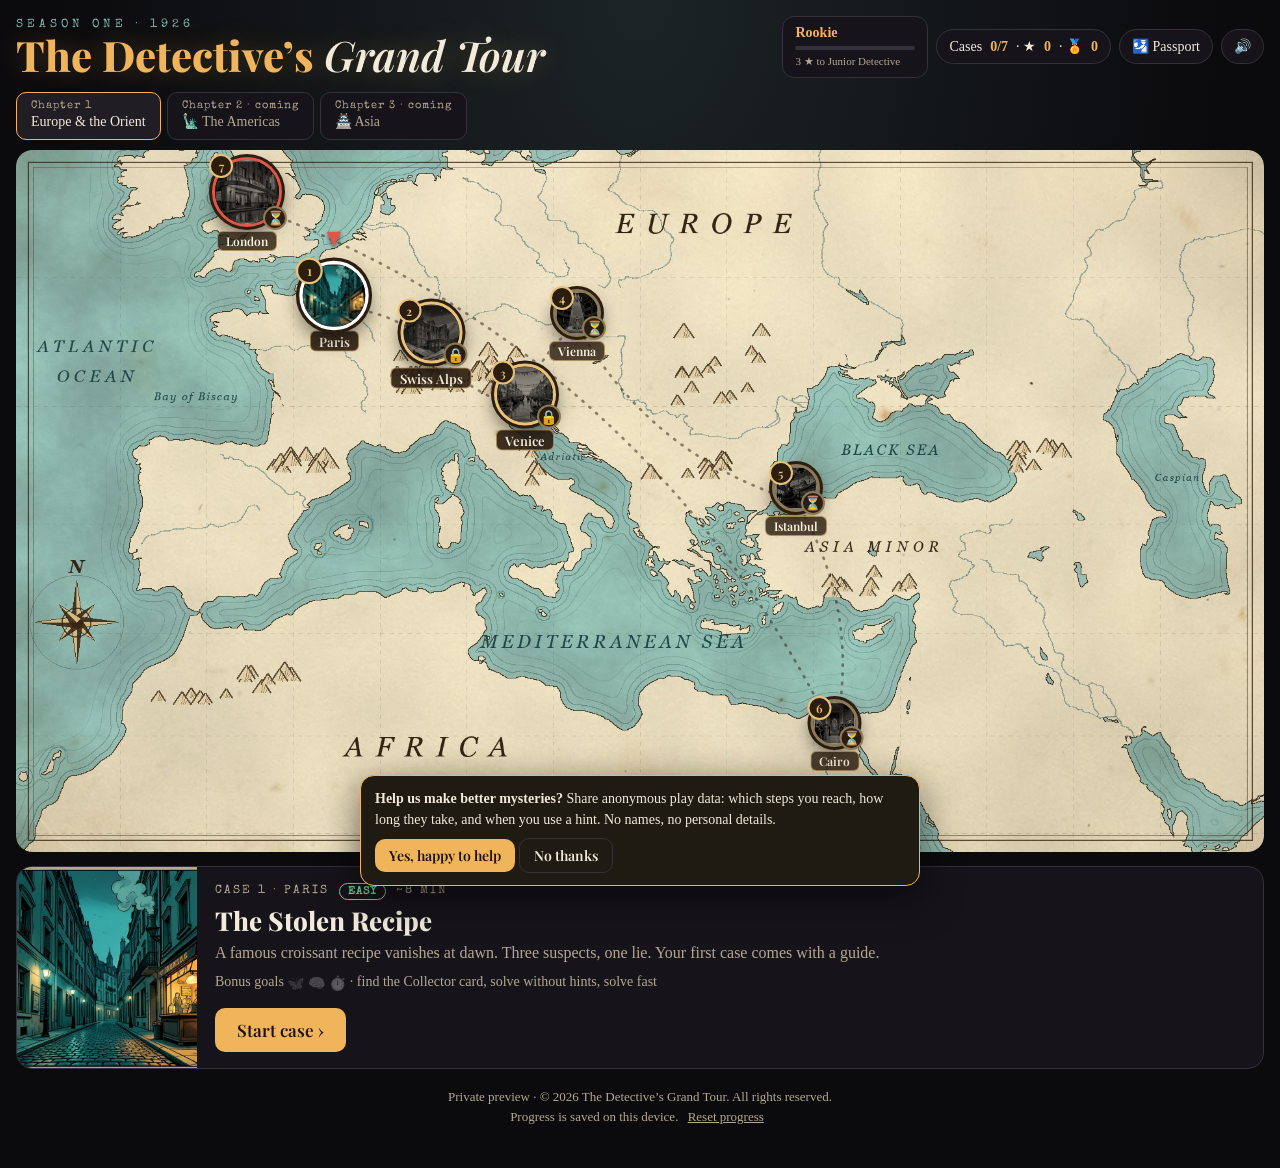
==== case-files-fkryc/index.html @ 14a9cde6 "Add private game preview" ====
<!doctype html>
<html lang="en">
<head>
<meta charset="utf-8">
<meta name="robots" content="noindex, nofollow">
<meta name="viewport" content="width=device-width,initial-scale=1">
<title>The Detective's Grand Tour</title>
<meta name="description" content="A motion-comic detective game. Travel the world of 1926, question suspects, catch the liar.">
<link rel="preconnect" href="https://fonts.googleapis.com">
<link href="https://fonts.googleapis.com/css2?family=Special+Elite&family=Bangers&family=Playfair+Display:ital,wght@0,600;0,800;1,600&display=swap" rel="stylesheet">
<style>
:root { color-scheme: dark; --bg: #0b0a0d; --panel: #16141a; --panel2: #201d25; --line: #34303c; --text: #f2eadb; --muted: #b3a891; --amber: #f0b45a; --teal: #7fb7b0; --red: #e0574a; --good: #6fd29b; --ink: #2b1d10; --moth: #b9a6ff; }
* { box-sizing: border-box; }
html, body { margin: 0; background: var(--bg); color: var(--text); font: 16px/1.5 Georgia, serif; }
body { min-height: 100vh; background: radial-gradient(ellipse at top, #1c2426 0%, var(--bg) 65%) fixed; overflow-x: hidden; }
button { font: inherit; color: inherit; cursor: pointer; }
.wrap { max-width: 1400px; margin: 0 auto; padding: 0 16px; }

/* header */
header { display: flex; align-items: flex-end; justify-content: space-between; gap: 12px; flex-wrap: wrap; padding-top: 16px; }
.brand .kicker { margin: 0; font: 12px "Special Elite", monospace; letter-spacing: 4px; text-transform: uppercase; color: var(--teal); }
.brand h1 { margin: 2px 0 0; font: 800 clamp(26px, 5vw, 42px)/1.05 "Playfair Display", Georgia, serif; color: var(--amber); text-shadow: 0 0 28px rgba(240,180,90,.3); }
.brand h1 i { font-weight: 600; color: var(--text); }
.hud { display: flex; gap: 8px; align-items: center; flex-wrap: wrap; }
.pill { display: flex; gap: 8px; align-items: center; background: var(--panel); border: 1px solid var(--line); border-radius: 99px; padding: 6px 12px; font-size: 14px; white-space: nowrap; }
.pill b { color: var(--amber); }
.rank { flex-direction: column; align-items: flex-start; gap: 3px; border-radius: 12px; padding: 5px 12px 7px; }
.rank .bar { width: 120px; height: 4px; background: var(--line); border-radius: 4px; overflow: hidden; } .rank .bar i { display: block; height: 100%; background: var(--amber); transition: width .8s; }
.rank small { color: var(--muted); font-size: 11px; }
.iconbtn { background: var(--panel); border: 1px solid var(--line); border-radius: 99px; padding: 6px 12px; font-size: 14px; transition: border-color .2s; }
.iconbtn:hover { border-color: var(--amber); }

/* chapters */
.chapters { display: flex; gap: 6px; margin: 14px 0 10px; overflow-x: auto; scrollbar-width: none; }
.chapters button { flex: 0 0 auto; background: var(--panel); border: 1px solid var(--line); border-radius: 10px; padding: 7px 14px; font-size: 14px; color: var(--muted); text-align: left; }
.chapters button.on { color: var(--text); border-color: var(--amber); background: var(--panel2); }
.chapters button small { display: block; font: 11px "Special Elite", monospace; letter-spacing: 1px; color: var(--muted); }

/* map */
.mapwrap { overflow-x: auto; overflow-y: hidden; scrollbar-width: thin; -webkit-overflow-scrolling: touch; border-radius: 16px; }
.map { position: relative; width: max(100%, 980px); aspect-ratio: 16 / 9; border-radius: 16px; overflow: hidden; box-shadow: 0 20px 60px rgba(0,0,0,.6), 0 0 0 1px #4a3a22; }
.map > img { position: absolute; inset: 0; width: 100%; height: 100%; object-fit: cover; display: block; }
.route { position: absolute; inset: 0; width: 100%; height: 100%; pointer-events: none; z-index: 1; }
.route .all { fill: none; stroke: rgba(43,29,16,.5); stroke-width: 4; stroke-dasharray: 2 12; stroke-linecap: round; }
.route .done { fill: none; stroke: #b4321f; stroke-width: 5; stroke-dasharray: 2 12; stroke-linecap: round; animation: march 1.6s linear infinite; }
.route .draw { fill: none; stroke: #b4321f; stroke-width: 5; stroke-linecap: round; }
@keyframes march { to { stroke-dashoffset: -28; } }
.train { position: absolute; z-index: 3; width: 44px; height: 44px; margin: -22px 0 0 -22px; font-size: 30px; line-height: 44px; text-align: center; filter: drop-shadow(0 3px 3px rgba(0,0,0,.5)); pointer-events: none; }
.puff { position: absolute; z-index: 2; width: 16px; height: 16px; margin: -8px; border-radius: 50%; background: rgba(250,245,235,.85); pointer-events: none; animation: puff 1.4s ease-out forwards; }
@keyframes puff { to { transform: translate(-10px, -30px) scale(2.6); opacity: 0; } }

.stop { position: absolute; z-index: 2; transform: translate(-50%, -50%); background: none; border: 0; padding: 0; display: flex; flex-direction: column; align-items: center; gap: 4px; }
.medal { position: relative; width: 62px; height: 62px; border-radius: 50%; border: 3px solid #e9c27a; box-shadow: 0 0 0 3px var(--ink), 0 8px 18px rgba(0,0,0,.55); transition: transform .2s; background: var(--ink); }
.medal img { width: 100%; height: 100%; border-radius: 50%; object-fit: cover; display: block; }
.num { position: absolute; left: -6px; top: -6px; width: 24px; height: 24px; border-radius: 50%; background: var(--ink); color: #e9c27a; border: 2px solid #e9c27a; font: 600 12px/20px "Playfair Display", serif; text-align: center; }
.tag { font: 600 13px "Playfair Display", serif; color: #fff7e6; background: rgba(43,29,16,.9); border: 1px solid rgba(233,194,122,.6); border-radius: 6px; padding: 1px 8px; white-space: nowrap; }
.stars { font-size: 13px; letter-spacing: 1px; color: #f4c35c; text-shadow: 0 1px 2px #000; line-height: 1; }
.stars .dim { opacity: .3; }
.stop:hover .medal, .stop.sel .medal { transform: scale(1.12); }
.stop.sel .medal { border-color: #fff; }
.stop.soon .medal img, .stop.locked .medal img { filter: grayscale(1) brightness(.55) sepia(.3); }
.stop.soon .medal { width: 48px; height: 48px; border-color: #8b7a5a; }
.stop.soon .tag { font-size: 12px; opacity: .9; }
.badge { position: absolute; right: -8px; bottom: -6px; font-size: 14px; background: var(--ink); border-radius: 50%; width: 24px; height: 24px; display: grid; place-items: center; border: 2px solid #8b7a5a; }
.mothb { position: absolute; right: -9px; top: -7px; font-size: 13px; background: #15121c; border: 1.5px solid var(--moth); border-radius: 50%; width: 22px; height: 22px; display: grid; place-items: center; }
.stop.open .medal { animation: beacon 1.8s ease-out infinite; }
@keyframes beacon { 0% { box-shadow: 0 0 0 3px var(--ink), 0 0 0 3px rgba(240,180,90,.9); } 100% { box-shadow: 0 0 0 3px var(--ink), 0 0 0 26px rgba(240,180,90,0); } }
.here { position: absolute; top: -34px; left: 50%; transform: translateX(-50%); font: 22px/1 Georgia; color: var(--red); text-shadow: 0 2px 4px rgba(0,0,0,.6); animation: bob 1.2s ease-in-out infinite; }
@keyframes bob { 50% { transform: translate(-50%, -6px); } }
.stop.finale .medal { width: 70px; height: 70px; border-color: var(--red); }
.stop.pop .medal { animation: popin .7s cubic-bezier(.3,1.7,.5,1) both; }
@keyframes popin { from { transform: scale(.2); } }
.inkstamp { position: absolute; left: 50%; top: 50%; z-index: 4; transform: translate(-50%, -50%) rotate(-14deg); font: 20px "Bangers", Impact, sans-serif; letter-spacing: 2px; color: #c0291c; border: 3px solid #c0291c; border-radius: 6px; padding: 0 8px; background: rgba(250,240,220,.75); animation: stampin .45s cubic-bezier(.3,1.6,.5,1) both; pointer-events: none; }
@keyframes stampin { from { opacity: 0; transform: translate(-50%, -50%) rotate(-14deg) scale(3.2); } }

/* locked chapter */
.chapterlock { aspect-ratio: 16 / 9; min-height: 320px; border-radius: 16px; display: grid; place-items: center; text-align: center; padding: 24px; background: radial-gradient(ellipse, #2a2116, #120e0a); border: 1px solid #4a3a22; }
.chapterlock .big { font-size: 54px; } .chapterlock h2 { font: 800 28px "Playfair Display", serif; margin: 6px 0; color: var(--amber); }
.chapterlock p { color: var(--muted); max-width: 460px; margin: 0 auto 14px; }

/* case card */
.case { display: grid; grid-template-columns: 180px 1fr; gap: 18px; background: var(--panel); border: 1px solid var(--line); border-radius: 16px; overflow: hidden; margin-top: 14px; animation: up .35s cubic-bezier(.2,.8,.2,1) both; }
@keyframes up { from { opacity: 0; transform: translateY(10px); } }
.case > img { width: 100%; height: 100%; min-height: 160px; object-fit: cover; display: block; }
.case .body { padding: 16px 16px 16px 0; display: flex; flex-direction: column; gap: 6px; }
.meta { font: 12px "Special Elite", monospace; letter-spacing: 2px; text-transform: uppercase; color: var(--muted); display: flex; gap: 10px; flex-wrap: wrap; align-items: center; }
.case h2 { margin: 0; font: 800 26px/1.15 "Playfair Display", Georgia, serif; }
.case p { margin: 0; color: var(--muted); }
.diff { font: 600 11px "Special Elite", monospace; letter-spacing: 1px; text-transform: uppercase; padding: 2px 8px; border-radius: 99px; border: 1px solid; }
.diff.easy { color: var(--good); } .diff.medium { color: var(--amber); } .diff.hard { color: var(--red); }
.cta { margin-top: 8px; display: flex; gap: 12px; align-items: center; flex-wrap: wrap; }
.btn { display: inline-block; background: var(--amber); color: #1d1206; border: 0; border-radius: 10px; padding: 11px 22px; font: 600 17px "Playfair Display", Georgia, serif; text-decoration: none; transition: transform .15s, box-shadow .2s; }
.btn:hover { transform: translateY(-2px); box-shadow: 0 6px 20px rgba(240,180,90,.3); }
.btn.off { background: var(--panel2); color: var(--muted); border: 1px solid var(--line); pointer-events: none; }
.note { color: var(--muted); font-size: 14px; }
.mothnote { color: var(--moth); font-size: 13px; }
.foot { text-align: center; color: var(--muted); font-size: 13px; margin: 18px 0 40px; }
.foot button { background: none; border: 0; color: var(--muted); text-decoration: underline; font-size: 13px; }

/* overlays: passport, celebration */
.overlay { position: fixed; inset: 0; z-index: 30; background: rgba(5,4,3,.78); display: flex; align-items: center; justify-content: center; padding: 16px; animation: fade .25s both; }
@keyframes fade { from { opacity: 0; } }
.sheet { width: min(760px, 100%); max-height: 92vh; overflow: auto; border-radius: 16px; animation: pop .4s cubic-bezier(.2,1.3,.4,1) both; }
@keyframes pop { from { opacity: 0; transform: scale(.9) rotate(-1deg); } }
.passport { background: #efe2c4; color: var(--ink); padding: 22px; box-shadow: inset 0 0 60px rgba(120,80,30,.35); }
.passport h2 { font: 800 26px "Playfair Display", serif; margin: 0; text-align: center; letter-spacing: 3px; }
.passport .who { text-align: center; font: 13px "Special Elite", monospace; letter-spacing: 2px; margin: 4px 0 16px; }
.pages { display: grid; grid-template-columns: repeat(auto-fill, minmax(150px, 1fr)); gap: 12px; }
.page { position: relative; min-height: 140px; border: 1px dashed rgba(43,29,16,.35); border-radius: 8px; display: grid; place-items: center; padding: 22px 10px 10px; text-align: center; }
.page .city { position: absolute; left: 8px; top: 6px; font: 11px "Special Elite", monospace; letter-spacing: 1px; opacity: .55; text-transform: uppercase; }
.pstamp { border: 3px double currentColor; border-radius: 50%; width: 100px; height: 100px; margin: 0 auto; display: grid; place-content: center; transform: rotate(var(--r)); font: 700 13px "Playfair Display", serif; text-transform: uppercase; letter-spacing: 1px; line-height: 1.25; mix-blend-mode: multiply; opacity: .88; }
.pstamp small { font: 10px "Special Elite", monospace; letter-spacing: 1px; }
.page.empty .pstamp { border-style: dashed; opacity: .22; }
.souv { font-size: 12px; font-style: italic; margin-top: 6px; opacity: .8; }
.cfile { margin-top: 18px; background: #16121c; color: #e8e0f8; border-radius: 12px; padding: 14px; }
.cfile h3 { margin: 0 0 4px; font: 800 18px "Playfair Display", serif; color: var(--moth); }
.cards { display: flex; gap: 8px; flex-wrap: wrap; margin-top: 10px; }
.ccard { width: 58px; height: 36px; border-radius: 4px; display: grid; place-items: center; font-size: 15px; background: #050407; border: 1px solid #3a3346; box-shadow: 0 3px 8px rgba(0,0,0,.5); }
.ccard.got { border-color: var(--moth); box-shadow: 0 0 12px rgba(185,166,255,.35); } .ccard.no { opacity: .35; font: 13px Georgia; color: #888; }
.close { display: block; margin: 16px auto 0; }

.celebrate { text-align: center; background: var(--panel); border: 1px solid var(--amber); border-radius: 16px; padding: 26px 22px; width: min(440px, 100%); animation: pop .45s cubic-bezier(.2,1.3,.4,1) both; }
.celebrate .k { font: 12px "Special Elite", monospace; letter-spacing: 3px; color: var(--teal); text-transform: uppercase; }
.celebrate h2 { font: 800 30px "Playfair Display", serif; margin: 6px 0; color: var(--amber); }
.celebrate .stars { font-size: 34px; }
.banner { position: fixed; left: 50%; top: 18px; transform: translateX(-50%); z-index: 40; background: #1f1a12; border: 2px solid var(--amber); border-radius: 12px; padding: 10px 18px; font: 600 16px "Playfair Display", serif; box-shadow: 0 10px 30px rgba(0,0,0,.6); animation: drop .5s cubic-bezier(.2,1.4,.4,1) both; max-width: calc(100vw - 32px); text-align: center; }
@keyframes drop { from { opacity: 0; transform: translate(-50%, -30px); } }

.badges { display: inline-flex; gap: 4px; vertical-align: middle; } .badges i { font-style: normal; filter: grayscale(1); opacity: .3; } .badges i.on { filter: none; opacity: 1; } .badges.big { font-size: 20px; }
.passport .badges { display: flex; justify-content: center; margin-top: 4px; }
.consent { position: fixed; left: 50%; bottom: 14px; transform: translateX(-50%); z-index: 25; width: min(560px, calc(100vw - 32px)); background: #1f1a12; border: 1px solid var(--amber); border-radius: 14px; padding: 12px 14px; box-shadow: 0 10px 40px rgba(0,0,0,.6); font-size: 14px; animation: drop .5s both; }
.consent p { margin: 0 0 8px; } .consent .btn { padding: 7px 14px; font-size: 14px; } .consent .btn.ghost { background: transparent; color: var(--text); border: 1px solid var(--line); }
@media (max-width: 620px) {
  .case { grid-template-columns: 1fr; gap: 0; } .case > img { display: none; } .case .body { padding: 14px; } .case h2 { font-size: 22px; }
  .map { width: 980px; } .rank .bar { width: 90px; }
}
@media (prefers-reduced-motion: reduce) { *, *::before, *::after { animation: none !important; transition: none !important; } }
</style>
</head>
<body>
<div class="wrap">
  <header>
    <div class="brand"><p class="kicker">Season one · 1926</p><h1>The Detective’s <i>Grand Tour</i></h1></div>
    <div class="hud" id="hud"></div>
  </header>
  <nav class="chapters" id="chapters"></nav>
  <div id="stage"></div>
  <div id="card"></div>
  <p class="foot">Private preview · © 2026 The Detective’s Grand Tour. All rights reserved.<br>Progress is saved on this device. <button id="reset">Reset progress</button></p>
</div>

<script src="tour/chapter1.js"></script>
<script src="shared/track.js"></script>
<script>
// ===== Tour data. Release 1: chapter 1, cases 1-3 playable; the rest "Coming soon". =====
// ready = built and playable. dev = playable only with ?dev in the address (local testing).
var CHAPTERS = [
  { id: "chapter1", name: "Europe & the Orient", sub: "Chapter 1", map: "chapter1", stops: [
    { id: "paris",    city: "Paris",      title: "The Stolen Recipe",           diff: "easy",   mins: 8,  ready: true, href: "paris/index.html", thumb: "paris/img/co_1.jpg", souvenir: "A golden croissant recipe",
      blurb: "A famous croissant recipe vanishes at dawn. Three suspects, one lie. Your first case comes with a guide." },
    { id: "alps",     city: "Swiss Alps", title: "Snowbound at the Sanatorium", diff: "easy",   mins: 10, ready: true, href: "alps/index.html", nudge: [-2.6, -2.2], thumb: "alps/img/co_1.jpg", souvenir: "Anton’s winning ski badge",
      blurb: "Someone drugged the champion’s cocoa the night before the big race. Four guests, one liar." },
    { id: "venice",   city: "Venice",     title: "Masks at the Regatta",        diff: "easy",   mins: 12, ready: true, href: "venice/index.html", nudge: [1.4, 1.8], thumb: "venice/img/co_1.jpg", souvenir: "A gold-and-crimson mask ribbon",
      blurb: "The Golden Oar disappears an hour before the race. This time, someone lies about someone else." },
    { id: "vienna",   city: "Vienna",     title: "The Last Aria",               diff: "medium", mins: 14, thumb: "tour/img/stop_vienna.jpg",
      blurb: "Opening night. The diva hits her high note, and the lights go out." },
    { id: "istanbul", city: "Istanbul",   title: "Last Stop, Constantinople",   diff: "medium", mins: 15, thumb: "tour/img/stop_istanbul.jpg",
      blurb: "The night train arrives with one passenger fewer than it left with." },
    { id: "cairo",    city: "Cairo",      title: "The Pharaoh’s Gala",          diff: "medium", mins: 16, thumb: "tour/img/stop_cairo.jpg", ship: true,
      blurb: "A golden scarab vanishes from a sealed case during the museum’s grand gala." },
    { id: "seance",   city: "London",     title: "The Séance at Hotel Lumière", diff: "hard",   mins: 20, finale: true, ship: true, pin: "london", nudge: [-3.5, -4.5], thumb: "tour/img/stop_london.jpg",
      blurb: "The chapter finale. Seven hands joined in the dark. One of them let go. And the Collector is in the room." }
  ] },
  { id: "chapter2", name: "The Americas", sub: "Chapter 2", icon: "🗽", lockedText: "New York, Chicago, New Orleans, Havana… The Collector crosses the Atlantic." },
  { id: "chapter3", name: "Asia", sub: "Chapter 3", icon: "🏯", lockedText: "Bombay, Shanghai, Tokyo… The trail leads east." }
];
var RANKS = [[0, "Rookie"], [3, "Junior Detective"], [6, "Detective"], [9, "Inspector"], [13, "Chief Inspector"], [18, "Legend of the Yard"]];
var DEV = /[?&]dev/.test(location.search);
var CH = CHAPTERS[0], STOPS = CH.stops, PINS = window.MAPS[CH.map].pins;

// ===== storage (reads and writes may fail in private windows) =====
function getj(k, d) { try { var v = JSON.parse(localStorage.getItem(k)); return v == null ? d : v; } catch (e) { return d; } }
function setj(k, v) { try { localStorage.setItem(k, JSON.stringify(v)); } catch (e) {} }
function saved(id) { return getj("episode." + id + ".v1", {}) || {}; }
var GOALS = [["moth", "🦋", "Sharp eye: found the Collector card"], ["nohint", "🧠", "Own wits: solved without hints"], ["fast", "⏱️", "Quick wit: solved fast"]];
function badgeRow(id, big) { var b = getj("badges." + id, []); return '<span class="badges' + (big ? " big" : "") + '">' + GOALS.map(function (g) { return '<i class="' + (b.indexOf(g[0]) >= 0 ? "on" : "") + '" title="' + g[2] + '">' + g[1] + "</i>"; }).join("") + "</span>"; }
function badgeCount() { return STOPS.reduce(function (a, s) { return a + getj("badges." + s.id, []).length; }, 0); }
function starsOf(id) { var s = saved(id); if (!s.solved) return 0; return s.stars || Math.max(1, 3 - (s.wrong || 0) - (id === "seance" ? (s.hints || 0) : 0)); }
function playable(s) { return s.ready || (DEV && s.dev); }
function esc(t) { return String(t).replace(/[&<>"]/g, function (c) { return { "&": "&amp;", "<": "&lt;", ">": "&gt;", '"': "&quot;" }[c]; }); }
function statuses() {
  var blocked = false;
  return STOPS.map(function (s) { if (!playable(s)) return "soon"; if (starsOf(s.id)) return "solved"; if (blocked) return "locked"; blocked = true; return "open"; });
}
function totalStars() { return STOPS.reduce(function (a, s) { return a + starsOf(s.id); }, 0); }
function rankOf(n) { var r = RANKS[0], next = RANKS[1]; RANKS.forEach(function (x, i) { if (n >= x[0]) { r = x; next = RANKS[i + 1] || null; } }); return { name: r[1], from: r[0], next: next }; }

// ===== sound: synthesised with WebAudio (no audio files, no licences) =====
var SND = (function () {
  var ctx = null, master = null, amb = null, on = getj("tour.sound", true);
  function init() { if (ctx) return; try { ctx = new (window.AudioContext || window.webkitAudioContext)(); master = ctx.createGain(); master.gain.value = on ? 1 : 0; master.connect(ctx.destination); } catch (e) { ctx = null; } }
  function brown(sec) { var b = ctx.createBuffer(1, ctx.sampleRate * sec, ctx.sampleRate), d = b.getChannelData(0), last = 0; for (var i = 0; i < d.length; i++) { last = (last + 0.02 * (Math.random() * 2 - 1)) / 1.02; d[i] = last * 3.5; } return b; }
  function white(sec) { var b = ctx.createBuffer(1, ctx.sampleRate * sec, ctx.sampleRate), d = b.getChannelData(0); for (var i = 0; i < d.length; i++) d[i] = Math.random() * 2 - 1; return b; }
  function env(g, t, a, peak, dec) { g.gain.setValueAtTime(0.0001, t); g.gain.exponentialRampToValueAtTime(peak, t + a); g.gain.exponentialRampToValueAtTime(0.0001, t + a + dec); }
  function tone(type, f0, f1, dur, vol, at) { if (!ctx) return; var t = ctx.currentTime + (at || 0), o = ctx.createOscillator(), g = ctx.createGain(); o.type = type; o.frequency.setValueAtTime(f0, t); if (f1) o.frequency.exponentialRampToValueAtTime(f1, t + dur); env(g, t, 0.005, vol, dur); o.connect(g); g.connect(master); o.start(t); o.stop(t + dur + 0.05); }
  function burst(buf, type, freq, q, dur, vol, at) { if (!ctx) return; var t = ctx.currentTime + (at || 0), s = ctx.createBufferSource(), f = ctx.createBiquadFilter(), g = ctx.createGain(); s.buffer = buf; f.type = type; f.frequency.value = freq; f.Q.value = q; env(g, t, 0.004, vol, dur); s.connect(f); f.connect(g); g.connect(master); s.start(t); s.stop(t + dur + 0.05); }
  var api = {
    unlock: function () { init(); if (ctx && ctx.state === "suspended") ctx.resume(); if (on) api.ambience(); },
    isOn: function () { return on; },
    toggle: function () { on = !on; setj("tour.sound", on); init(); if (master) master.gain.setTargetAtTime(on ? 1 : 0, ctx.currentTime, 0.05); if (on) api.ambience(); return on; },
    tick: function () { tone("triangle", 1800, 1200, 0.05, 0.08); },
    paper: function () { if (ctx) burst(white(0.3), "bandpass", 2400, 0.7, 0.22, 0.25); },
    stamp: function (at) { if (!ctx) return; tone("sine", 140, 45, 0.25, 0.9, at); burst(white(0.1), "lowpass", 900, 0.8, 0.06, 0.6, at); },
    chuff: function (at) { if (ctx) burst(white(0.3), "lowpass", 700 + Math.random() * 300, 1.2, 0.16, 0.5, at); },
    whistle: function (at) { if (!ctx) return; [740, 932, 1108].forEach(function (f) { tone("sine", f, f * 0.99, 1.1, 0.12, at); }); burst(white(1.2), "bandpass", 1000, 4, 1.0, 0.12, at); },
    horn: function (at) { if (!ctx) return; tone("sawtooth", 98, 96, 1.8, 0.06, at); tone("sawtooth", 147, 145, 1.8, 0.04, at); },
    ding: function (at) { if (!ctx) return; tone("sine", 1318, 0, 1.4, 0.22, at); tone("sine", 2636, 0, 0.9, 0.08, at); tone("sine", 1975, 0, 1.1, 0.07, (at || 0) + 0.12); },
    fanfare: function () { if (!ctx) return; [523, 659, 784, 1046].forEach(function (f, i) { tone("triangle", f, 0, 0.5, 0.16, i * 0.11); }); },
    ambience: function () { // a quiet harbour: slow waves of filtered noise, now and then a far-off ship horn
      if (!ctx || amb) return;
      var s = ctx.createBufferSource(); s.buffer = brown(4); s.loop = true;
      var f = ctx.createBiquadFilter(); f.type = "lowpass"; f.frequency.value = 520;
      var g = ctx.createGain(); g.gain.value = 0.035;
      var lfo = ctx.createOscillator(), lg = ctx.createGain(); lfo.frequency.value = 0.09; lg.gain.value = 0.03; lfo.connect(lg); lg.connect(g.gain);
      s.connect(f); f.connect(g); g.connect(master); s.start(); lfo.start(); amb = s;
      (function far() { setTimeout(function () { if (on && ctx) { tone("sawtooth", 98, 96, 2.2, 0.02); tone("sawtooth", 147, 145, 2.2, 0.012); } far(); }, 25000 + Math.random() * 30000); })();
    }
  };
  return api;
})();
["pointerdown", "keydown"].forEach(function (ev) { window.addEventListener(ev, function () { SND.unlock(); }, { once: true }); });

// ===== drawing =====
var stage = document.getElementById("stage"), card = document.getElementById("card");
var ST = statuses(), chapterIdx = 0, TRIP = -1;
var selected = ST.indexOf("open") >= 0 ? ST.indexOf("open") : Math.max(0, ST.lastIndexOf("solved"));

function pin(s) { var p = PINS[s.pin || s.id], n = s.nudge || [0, 0]; return [p[0] + n[0], p[1] + n[1]]; } // nudge: keep close cities from overlapping
function xy(i) { var p = pin(STOPS[i]); return [p[0] / 100 * 1920, p[1] / 100 * 1080]; }
function seg(a, b, k) { var mx = (a[0] + b[0]) / 2, my = (a[1] + b[1]) / 2, dx = b[0] - a[0], dy = b[1] - a[1], bend = (k % 2 ? -1 : 1) * 0.2;
  return " Q " + (mx - dy * bend).toFixed(1) + " " + (my + dx * bend).toFixed(1) + " " + b[0].toFixed(1) + " " + b[1].toFixed(1); }
function pathUpTo(n) { var d = "M " + xy(0).join(" "); for (var i = 1; i <= n; i++) d += seg(xy(i - 1), xy(i), i); return d; }
function starRow(n) { return [0, 1, 2].map(function (k) { return k < n ? "★" : '<span class="dim">★</span>'; }).join(""); }

function drawHud() {
  var n = totalStars(), r = rankOf(n), solved = ST.filter(function (x) { return x === "solved"; }).length;
  var pct = r.next ? Math.round((n - r.from) / (r.next[0] - r.from) * 100) : 100;
  document.getElementById("hud").innerHTML =
    '<div class="pill rank" title="Earn stars to rise in rank"><b>' + esc(r.name) + '</b><span class="bar"><i style="width:' + pct + '%"></i></span><small>' + (r.next ? (r.next[0] - n) + " ★ to " + esc(r.next[1]) : "Top rank") + "</small></div>" +
    '<div class="pill">Cases <b>' + solved + "/" + STOPS.length + "</b> · ★ <b>" + n + "</b> · 🏅 <b>" + badgeCount() + "</b></div>" +
    '<button class="iconbtn" id="pp">🛂 Passport</button><button class="iconbtn" id="snd" aria-label="Sound on or off">' + (SND.isOn() ? "🔊" : "🔇") + "</button>";
  document.getElementById("pp").onclick = function () { SND.paper(); passport(); };
  document.getElementById("snd").onclick = function () { this.textContent = SND.toggle() ? "🔊" : "🔇"; };
}

function drawChapters() {
  var votes = getj("tour.votes", {});
  document.getElementById("chapters").innerHTML = CHAPTERS.map(function (c, i) {
    return '<button data-ch="' + i + '" class="' + (i === chapterIdx ? "on" : "") + '"><small>' + esc(c.sub) + (c.stops ? "" : votes[c.id] ? " · you asked for it ✓" : " · coming") + "</small>" + (c.icon ? c.icon + " " : "") + esc(c.name) + "</button>";
  }).join("");
  document.querySelectorAll("[data-ch]").forEach(function (b) { b.onclick = function () { chapterIdx = +b.getAttribute("data-ch"); SND.paper(); render(); }; });
}

function drawMap() {
  var lastSolved = ST.lastIndexOf("solved"), doneTo = TRIP >= 0 ? TRIP : lastSolved + 1;
  stage.innerHTML = '<div class="mapwrap" id="mw"><div class="map" id="map"><img src="' + window.MAPS[CH.map].img + '" alt="Map of Europe, the Mediterranean and the Near East">' +
    '<svg class="route" id="route" viewBox="0 0 1920 1080" preserveAspectRatio="none" aria-hidden="true"><path class="all" d="' + pathUpTo(STOPS.length - 1) + '"/>' +
    (lastSolved >= 0 && doneTo > 0 ? '<path class="done" d="' + pathUpTo(Math.min(STOPS.length - 1, doneTo)) + '"/>' : "") + "</svg>" +
    STOPS.map(function (s, i) {
      var st = ST[i], n = starsOf(s.id), p = pin(s);
      if (TRIP >= 0 && i === TRIP + 1 && st === "open") st = "locked"; // revealed when the train arrives
      return '<button class="stop ' + st + (s.finale ? " finale" : "") + (i === selected ? " sel" : "") + '" data-i="' + i + '" style="left:' + p[0] + "%;top:" + p[1] + '%" aria-label="' + esc(s.city + ": " + s.title + " (" + (st === "soon" ? "coming soon" : st) + ")") + '">' +
        '<span class="medal"><img src="' + s.thumb + '" alt=""><span class="num">' + (i + 1) + "</span>" +
        (st === "soon" ? '<span class="badge">⏳</span>' : st === "locked" ? '<span class="badge">🔒</span>' : "") +
        (saved(s.id).moth ? '<span class="mothb" title="Collector card found">🦋</span>' : "") +
        (st === "open" ? '<span class="here">▼</span>' : "") + "</span>" +
        '<span class="tag">' + esc(s.city) + "</span>" +
        (st === "solved" ? '<span class="stars">' + starRow(n) + "</span>" : "") + "</button>";
    }).join("") + "</div></div>";
  stage.querySelectorAll(".stop").forEach(function (b) { b.onclick = function () { if (TRIP >= 0) return; selected = +b.getAttribute("data-i"); SND.tick(); drawMap(); drawCard(); }; });
}

function drawLocked() {
  var c = CHAPTERS[chapterIdx], votes = getj("tour.votes", {});
  stage.innerHTML = '<div class="chapterlock"><div><div class="big">' + c.icon + '</div><h2>' + esc(c.sub + ": " + c.name) + "</h2><p>" + esc(c.lockedText) + "</p><p>This chapter opens if enough detectives ask for it.</p>" +
    (votes[c.id] ? '<span class="btn off">✓ You asked for it</span>' : '<button class="btn" id="vote">I want this chapter</button>') + "</div></div>";
  card.innerHTML = "";
  var v = document.getElementById("vote"); if (v) v.onclick = function () { votes[c.id] = Date.now(); setj("tour.votes", votes); T("vote", { chapter: c.id }); SND.ding(); drawChapters(); drawLocked(); };
}

function drawCard() {
  var s = STOPS[selected], st = ST[selected], n = starsOf(s.id), sv = saved(s.id);
  var prev = STOPS.filter(function (x, i) { return i < selected && ST[i] === "open"; })[0];
  var cta = st === "soon" ? '<span class="btn off">Coming soon</span><span class="note">New cases are on their way.</span>'
    : st === "locked" ? '<span class="btn off">🔒 Locked</span><span class="note">Solve ' + esc(prev ? prev.city : "the previous case") + " first.</span>"
    : '<a class="btn" href="' + s.href + '">' + (st === "solved" ? "Play again" : sv.started ? "Continue case ›" : "Start case ›") + "</a>" +
      (st === "solved" ? '<span class="stars" style="font-size:20px">' + starRow(n) + "</span>" : "");
  var moth = st === "soon" ? "" : '<span class="note">Bonus goals ' + badgeRow(s.id) + (getj("badges." + s.id, []).length < 3 ? " · find the Collector card, solve without hints, solve fast" : " · all earned!") + "</span>";
  card.innerHTML = '<div class="case"><img src="' + s.thumb + '" alt=""><div class="body">' +
    '<div class="meta"><span>Case ' + (selected + 1) + " · " + esc(s.city) + '</span><span class="diff ' + s.diff + '">' + s.diff + "</span><span>~" + s.mins + " min</span></div>" +
    "<h2>" + esc(s.title) + "</h2><p>" + esc(s.blurb) + "</p>" + moth + '<div class="cta">' + cta + "</div></div></div>";
}

function passport() {
  var n = totalStars(), cards = STOPS.filter(function (s) { return saved(s.id).moth; }).length;
  var o = document.createElement("div"); o.className = "overlay";
  o.innerHTML = '<div class="sheet passport" role="dialog" aria-label="Passport"><h2>PASSPORT</h2><div class="who">Detective · ' + esc(rankOf(n).name) + " · ★ " + n + "</div>" +
    '<div class="pages">' + STOPS.map(function (s, i) {
      var k = starsOf(s.id), col = ["#7a1f14", "#1f4a6b", "#2f5e2a", "#6b2a5e", "#7a5a14", "#14596b", "#5e1f1f"][i % 7];
      return '<div class="page' + (k ? "" : " empty") + '"><span class="city">' + (i + 1) + " · " + esc(s.city) + '</span><div><div class="pstamp" style="--r:' + ((i * 37) % 30 - 15) + "deg;color:" + col + '"><span>' + esc(s.city) + "</span><small>1926</small><span>" + (k ? "★".repeat(k) : "") + "</span></div>" +
        (k && s.souvenir ? '<div class="souv">Souvenir: ' + esc(s.souvenir) + "</div>" : "") + (k ? badgeRow(s.id) : "") + "</div></div>";
    }).join("") + "</div>" +
    '<div class="cfile"><h3>🦋 The Collector file</h3><div style="font-size:14px;opacity:.85">' + cards + " of " + STOPS.length + " black calling cards found. Each case hides one. Someone is paying people across Europe to steal for them. Who?</div>" +
    '<div class="cards">' + STOPS.map(function (s) { return saved(s.id).moth ? '<span class="ccard got" title="' + esc(s.city) + '">🦋</span>' : '<span class="ccard no">?</span>'; }).join("") + "</div></div>" +
    '<button class="btn close">Close</button></div>';
  document.body.appendChild(o);
  o.addEventListener("click", function (e) { if (e.target === o || e.target.classList.contains("close")) { SND.paper(); o.remove(); } });
}

// ===== the travel moment: after a case is solved, a train (or ship) carries you to the next city =====
function pendingTrip() {
  var seen = getj("tour.seen", []);
  for (var i = 0; i < STOPS.length; i++) if (ST[i] === "solved" && seen.indexOf(STOPS[i].id) < 0) return i;
  return -1;
}
function celebrate(i) {
  var s = STOPS[i], n = starsOf(s.id), sv = saved(s.id);
  var o = document.createElement("div"); o.className = "overlay";
  o.innerHTML = '<div class="celebrate"><div class="k">Case closed · ' + esc(s.city) + '</div><h2>' + esc(s.title) + '</h2><div class="stars">' + starRow(n) + "</div>" +
    '<p class="note">Passport stamped' + (s.souvenir ? ". Souvenir: " + esc(s.souvenir) : "") + (sv.moth ? '<br><span class="mothnote">🦋 Collector card added to your file</span>' : "") + "</p>" +
    '<button class="btn" id="go">' + (i + 1 < STOPS.length ? "Travel on ›" : "Back to the map") + "</button></div>";
  document.body.appendChild(o);
  document.getElementById("go").onclick = function () { SND.unlock(); o.remove(); travel(i); };
}
function travel(i) {
  var seen = getj("tour.seen", []); if (seen.indexOf(STOPS[i].id) < 0) seen.push(STOPS[i].id); setj("tour.seen", seen);
  var map = document.getElementById("map"), mw = document.getElementById("mw"), medal = map.querySelector('.stop[data-i="' + i + '"] .medal');
  SND.stamp(); if (medal) { var st = document.createElement("span"); st.className = "inkstamp"; st.textContent = "SOLVED"; medal.appendChild(st); }
  var j = i + 1; if (j >= STOPS.length) { TRIP = -1; SND.fanfare(); return; }
  var svg = document.getElementById("route"), p = document.createElementNS("http://www.w3.org/2000/svg", "path");
  p.setAttribute("class", "draw"); p.setAttribute("d", "M " + xy(i).join(" ") + seg(xy(i), xy(j), j)); svg.appendChild(p);
  var L = p.getTotalLength(); p.style.strokeDasharray = L; p.style.strokeDashoffset = L;
  var ship = !!STOPS[j].ship, train = document.createElement("div"); train.className = "train"; train.textContent = ship ? "🚢" : "🚂"; map.appendChild(train);
  var dur = 2600, t0 = performance.now(), lastPuff = 0, W = map.offsetWidth, H = map.offsetHeight;
  setTimeout(function () { ship ? SND.horn() : SND.whistle(); }, 500);
  (function step(now) {
    var k = Math.min(1, (now - t0 - 700) / dur); if (k < 0) return requestAnimationFrame(step);
    var e = k < .5 ? 2 * k * k : 1 - Math.pow(-2 * k + 2, 2) / 2, pt = p.getPointAtLength(e * L);
    p.style.strokeDashoffset = L * (1 - e);
    var x = pt.x / 1920 * W, y = pt.y / 1080 * H; train.style.left = x + "px"; train.style.top = y + "px";
    if (mw.scrollWidth > mw.clientWidth) mw.scrollLeft = x - mw.clientWidth / 2;
    if (now - lastPuff > 260 && k < 1) { lastPuff = now; if (!ship) SND.chuff(); var pf = document.createElement("div"); pf.className = "puff"; pf.style.left = x + "px"; pf.style.top = (y - 14) + "px"; map.appendChild(pf); setTimeout(function () { pf.remove(); }, 1500); }
    if (k < 1) return requestAnimationFrame(step);
    setTimeout(function () { // arrival
      train.remove(); TRIP = -1; ST = statuses(); selected = j; drawMap(); drawCard(); drawHud();
      var b = document.querySelector('.stop[data-i="' + j + '"]'); if (b) b.classList.add("pop");
      SND.ding();
      var ban = document.createElement("div"); ban.className = "banner";
      ban.textContent = playable(STOPS[j]) ? "New case unlocked: " + STOPS[j].city : STOPS[j].city + ": the next case is coming soon";
      document.body.appendChild(ban); setTimeout(function () { ban.remove(); }, 3600);
      var more = pendingTrip(); if (more >= 0) setTimeout(function () { TRIP = more; selected = more; render(); celebrate(more); }, 3800);
    }, 250);
  })(t0);
}

function render() {
  drawHud(); drawChapters();
  if (!CHAPTERS[chapterIdx].stops) return drawLocked();
  drawMap(); drawCard();
  requestAnimationFrame(function () { var mw = document.getElementById("mw"), m = document.getElementById("map"); if (mw && m) mw.scrollLeft = Math.max(0, m.offsetWidth * pin(STOPS[selected])[0] / 100 - mw.clientWidth / 2); });
}

document.getElementById("reset").onclick = function () {
  if (!confirm("Erase all progress on this device?")) return;
  STOPS.forEach(function (x) { try { localStorage.removeItem("episode." + x.id + ".v1"); } catch (e) {} });
  STOPS.forEach(function (x) { try { localStorage.removeItem("badges." + x.id); } catch (e) {} });
  ["tour.seen", "tour.votes"].forEach(function (k) { try { localStorage.removeItem(k); } catch (e) {} });
  location.reload();
};

TRIP = pendingTrip();
if (TRIP >= 0) selected = TRIP;
render();
if (TRIP >= 0) celebrate(TRIP);
function T(ev, d) { try { if (window.TRACK) window.TRACK("map", ev, d); } catch (e) {} }
T("open", { solved: ST.filter(function (x) { return x === "solved"; }).length, stars: totalStars() });
if (window.TRACK_ASK) setTimeout(window.TRACK_ASK, 1500);
document.addEventListener("click", function (e) { var a = e.target.closest && e.target.closest(".case .btn[href]"); if (a) T("case_click", { stop: STOPS[selected].id }); });
</script>
</body>
</html>
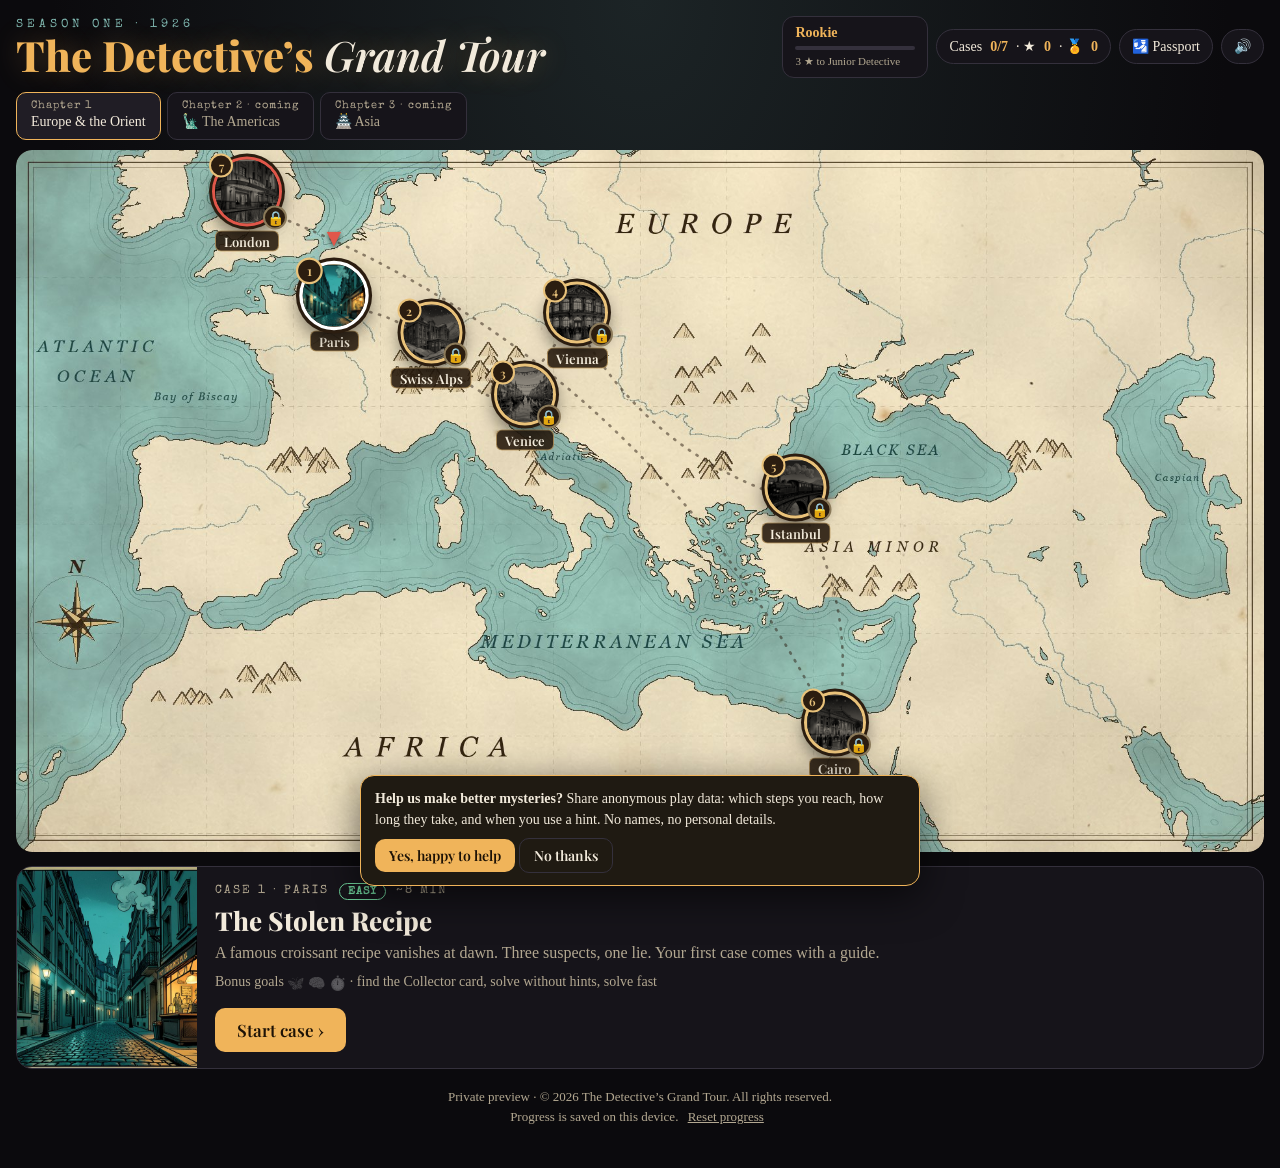
==== commit 9f40a0f0: "Update game preview" ====
--- a/case-files-fkryc/index.html
+++ b/case-files-fkryc/index.html
@@ -3,7 +3,8 @@
 <head>
 <meta charset="utf-8">
 <meta name="robots" content="noindex, nofollow">
-<meta name="viewport" content="width=device-width,initial-scale=1">
+<meta name="viewport" content="width=device-width,initial-scale=1,viewport-fit=cover">
+<script src="shared/device.js"></script>
 <title>The Detective's Grand Tour</title>
 <meta name="description" content="A motion-comic detective game. Travel the world of 1926, question suspects, catch the liar.">
 <link rel="preconnect" href="https://fonts.googleapis.com">
@@ -135,12 +136,54 @@
   .map { width: 980px; } .rank .bar { width: 90px; }
 }
 @media (prefers-reduced-motion: reduce) { *, *::before, *::after { animation: none !important; transition: none !important; } }
+
+/* ===================== phone layout (html.phone, set by shared/device.js) ===================== */
+.lbl-s { display: none; }
+html.phone body { overflow: hidden; -webkit-tap-highlight-color: transparent; }
+html.phone .wrap { height: 100vh; height: 100dvh; display: flex; flex-direction: column; padding: 0; }
+html.phone header { flex: 0 0 auto; flex-wrap: nowrap; align-items: center; gap: 8px; padding: calc(8px + env(safe-area-inset-top)) 12px 6px; }
+html.phone .brand { min-width: 0; } html.phone .brand .kicker { font-size: 9.5px; letter-spacing: 2.5px; }
+html.phone .brand h1 { font-size: 21px; white-space: nowrap; }
+html.phone .hud { flex-wrap: nowrap; gap: 6px; }
+html.phone .hud .pill:not(.rank) { display: none; }
+html.phone .rank { padding: 4px 10px 5px; } html.phone .rank b { font-size: 13px; } html.phone .rank .bar { width: 64px; } html.phone .rank small { display: none; }
+html.phone .lbl { display: none; } html.phone .lbl-s { display: inline; }
+html.phone .iconbtn { padding: 7px 10px; font-size: 16px; }
+html.phone .chapters { flex: 0 0 auto; margin: 0; padding: 2px 12px 8px; gap: 6px; }
+html.phone .chapters button { padding: 4px 11px; font-size: 13px; border-radius: 99px; }
+html.phone .chapters button small { display: none; }
+html.phone #stage { flex: 1 1 auto; min-height: 0; position: relative; }
+html.phone .mapwrap { height: 100%; overflow: auto; border-radius: 0; scrollbar-width: none; overscroll-behavior: contain; }
+html.phone .mapwrap::-webkit-scrollbar { display: none; }
+html.phone .map { width: auto; height: max(100%, 560px); aspect-ratio: 16 / 9; border-radius: 0; box-shadow: none; }
+html.phone .medal { width: 58px; height: 58px; } html.phone .stop.soon .medal { width: 46px; height: 46px; } html.phone .stop.finale .medal { width: 64px; height: 64px; }
+html.phone .stop .tag { font-size: 13px; }
+html.phone .chapterlock { height: 100%; min-height: 0; aspect-ratio: auto; border-radius: 0; border: 0; }
+html.phone #card { flex: 0 0 auto; position: relative; z-index: 5; }
+html.phone .case { margin: 0; border-radius: 18px 18px 0 0; border-bottom: 0; grid-template-columns: 1fr; gap: 0; box-shadow: 0 -10px 30px rgba(0,0,0,.55); }
+html.phone .case > img { display: none; }
+html.phone .case .body { padding: 12px 16px calc(14px + env(safe-area-inset-bottom)); gap: 4px; }
+html.phone .case h2 { font-size: 21px; }
+html.phone .case p { font-size: 14.5px; line-height: 1.4; display: -webkit-box; -webkit-line-clamp: 2; -webkit-box-orient: vertical; overflow: hidden; }
+html.phone .case .note { font-size: 13px; }
+html.phone .cta { margin-top: 6px; } html.phone .cta .btn { flex: 1 1 auto; text-align: center; padding: 13px 18px; font-size: 18px; }
+html.phone .cta .note { flex: 1 1 100%; text-align: center; }
+html.phone .foot { display: none; }
+@media (max-height: 760px) { html.phone .case .body > .note { display: none; } html.phone .case p { -webkit-line-clamp: 1; } }
+html.phone .overlay { align-items: flex-end; padding: 0; }
+html.phone .sheet { width: 100%; max-height: 90vh; border-radius: 18px 18px 0 0; padding-bottom: calc(22px + env(safe-area-inset-bottom)); }
+html.phone .pages { grid-template-columns: repeat(2, 1fr); gap: 8px; }
+html.phone .pstamp { width: 84px; height: 84px; font-size: 11px; }
+html.phone .celebrate { margin-bottom: calc(24px + env(safe-area-inset-bottom)); width: calc(100% - 24px); }
+html.phone .celebrate .btn { width: 100%; padding: 14px; }
+html.phone .consent { bottom: calc(12px + env(safe-area-inset-bottom)); }
+html.phone .banner { top: calc(10px + env(safe-area-inset-top)); }
 </style>
 </head>
 <body>
 <div class="wrap">
   <header>
-    <div class="brand"><p class="kicker">Season one · 1926</p><h1>The Detective’s <i>Grand Tour</i></h1></div>
+    <div class="brand"><p class="kicker">Season one · 1926</p><h1><span class="lbl">The Detective’s </span><i>Grand Tour</i></h1></div>
     <div class="hud" id="hud"></div>
   </header>
   <nav class="chapters" id="chapters"></nav>
@@ -162,13 +205,13 @@
       blurb: "Someone drugged the champion’s cocoa the night before the big race. Four guests, one liar." },
     { id: "venice",   city: "Venice",     title: "Masks at the Regatta",        diff: "easy",   mins: 12, ready: true, href: "venice/index.html", nudge: [1.4, 1.8], thumb: "venice/img/co_1.jpg", souvenir: "A gold-and-crimson mask ribbon",
       blurb: "The Golden Oar disappears an hour before the race. This time, someone lies about someone else." },
-    { id: "vienna",   city: "Vienna",     title: "The Last Aria",               diff: "medium", mins: 14, thumb: "tour/img/stop_vienna.jpg",
+    { id: "vienna",   city: "Vienna",     title: "The Last Aria",               diff: "medium", mins: 14, ready: true, href: "vienna/index.html", thumb: "vienna/img/co_1.jpg",
       blurb: "Opening night. The diva hits her high note, and the lights go out." },
-    { id: "istanbul", city: "Istanbul",   title: "Last Stop, Constantinople",   diff: "medium", mins: 15, thumb: "tour/img/stop_istanbul.jpg",
+    { id: "istanbul", city: "Istanbul",   title: "Last Stop, Constantinople",   diff: "medium", mins: 15, ready: true, href: "istanbul/index.html", thumb: "istanbul/img/co_1.jpg",
       blurb: "The night train arrives with one passenger fewer than it left with." },
-    { id: "cairo",    city: "Cairo",      title: "The Pharaoh’s Gala",          diff: "medium", mins: 16, thumb: "tour/img/stop_cairo.jpg", ship: true,
+    { id: "cairo",    city: "Cairo",      title: "The Pharaoh’s Gala",          diff: "medium", mins: 16, ready: true, href: "cairo/index.html", thumb: "cairo/img/co_1.jpg", ship: true,
       blurb: "A golden scarab vanishes from a sealed case during the museum’s grand gala." },
-    { id: "seance",   city: "London",     title: "The Séance at Hotel Lumière", diff: "hard",   mins: 20, finale: true, ship: true, pin: "london", nudge: [-3.5, -4.5], thumb: "tour/img/stop_london.jpg",
+    { id: "seance",   city: "London",     title: "The Séance at Hotel Lumière", diff: "hard",   mins: 20, ready: true, finale: true, ship: true, pin: "london", nudge: [-3.5, -4.5], href: "seance/index.html", thumb: "seance/img/co_p1.jpg",
       blurb: "The chapter finale. Seven hands joined in the dark. One of them let go. And the Collector is in the room." }
   ] },
   { id: "chapter2", name: "The Americas", sub: "Chapter 2", icon: "🗽", lockedText: "New York, Chicago, New Orleans, Havana… The Collector crosses the Atlantic." },
@@ -246,9 +289,9 @@
   var n = totalStars(), r = rankOf(n), solved = ST.filter(function (x) { return x === "solved"; }).length;
   var pct = r.next ? Math.round((n - r.from) / (r.next[0] - r.from) * 100) : 100;
   document.getElementById("hud").innerHTML =
-    '<div class="pill rank" title="Earn stars to rise in rank"><b>' + esc(r.name) + '</b><span class="bar"><i style="width:' + pct + '%"></i></span><small>' + (r.next ? (r.next[0] - n) + " ★ to " + esc(r.next[1]) : "Top rank") + "</small></div>" +
+    '<div class="pill rank" title="Earn stars to rise in rank"><b>' + esc(r.name) + '<span class="lbl-s"> · ★ ' + n + '</span></b><span class="bar"><i style="width:' + pct + '%"></i></span><small>' + (r.next ? (r.next[0] - n) + " ★ to " + esc(r.next[1]) : "Top rank") + "</small></div>" +
     '<div class="pill">Cases <b>' + solved + "/" + STOPS.length + "</b> · ★ <b>" + n + "</b> · 🏅 <b>" + badgeCount() + "</b></div>" +
-    '<button class="iconbtn" id="pp">🛂 Passport</button><button class="iconbtn" id="snd" aria-label="Sound on or off">' + (SND.isOn() ? "🔊" : "🔇") + "</button>";
+    '<button class="iconbtn" id="pp" aria-label="Passport">🛂<span class="lbl"> Passport</span></button><button class="iconbtn" id="snd" aria-label="Sound on or off">' + (SND.isOn() ? "🔊" : "🔇") + "</button>";
   document.getElementById("pp").onclick = function () { SND.paper(); passport(); };
   document.getElementById("snd").onclick = function () { this.textContent = SND.toggle() ? "🔊" : "🔇"; };
 }
@@ -312,9 +355,9 @@
     }).join("") + "</div>" +
     '<div class="cfile"><h3>🦋 The Collector file</h3><div style="font-size:14px;opacity:.85">' + cards + " of " + STOPS.length + " black calling cards found. Each case hides one. Someone is paying people across Europe to steal for them. Who?</div>" +
     '<div class="cards">' + STOPS.map(function (s) { return saved(s.id).moth ? '<span class="ccard got" title="' + esc(s.city) + '">🦋</span>' : '<span class="ccard no">?</span>'; }).join("") + "</div></div>" +
-    '<button class="btn close">Close</button></div>';
+    '<button class="btn close">Close</button>' + (window.IS_PHONE ? '<p style="text-align:center;margin:14px 0 0"><button class="resetp" style="background:none;border:0;color:#6b5a40;text-decoration:underline;font-size:13px">Reset progress</button></p>' : "") + "</div>";
   document.body.appendChild(o);
-  o.addEventListener("click", function (e) { if (e.target === o || e.target.classList.contains("close")) { SND.paper(); o.remove(); } });
+  o.addEventListener("click", function (e) { if (e.target === o || e.target.classList.contains("close")) { SND.paper(); o.remove(); } if (e.target.classList.contains("resetp")) document.getElementById("reset").click(); });
 }
 
 // ===== the travel moment: after a case is solved, a train (or ship) carries you to the next city =====
@@ -349,6 +392,7 @@
     p.style.strokeDashoffset = L * (1 - e);
     var x = pt.x / 1920 * W, y = pt.y / 1080 * H; train.style.left = x + "px"; train.style.top = y + "px";
     if (mw.scrollWidth > mw.clientWidth) mw.scrollLeft = x - mw.clientWidth / 2;
+    if (mw.scrollHeight > mw.clientHeight) mw.scrollTop = y - mw.clientHeight / 2;
     if (now - lastPuff > 260 && k < 1) { lastPuff = now; if (!ship) SND.chuff(); var pf = document.createElement("div"); pf.className = "puff"; pf.style.left = x + "px"; pf.style.top = (y - 14) + "px"; map.appendChild(pf); setTimeout(function () { pf.remove(); }, 1500); }
     if (k < 1) return requestAnimationFrame(step);
     setTimeout(function () { // arrival
@@ -367,7 +411,7 @@
   drawHud(); drawChapters();
   if (!CHAPTERS[chapterIdx].stops) return drawLocked();
   drawMap(); drawCard();
-  requestAnimationFrame(function () { var mw = document.getElementById("mw"), m = document.getElementById("map"); if (mw && m) mw.scrollLeft = Math.max(0, m.offsetWidth * pin(STOPS[selected])[0] / 100 - mw.clientWidth / 2); });
+  requestAnimationFrame(function () { var mw = document.getElementById("mw"), m = document.getElementById("map"); if (mw && m) { var pp = pin(STOPS[selected]); mw.scrollLeft = Math.max(0, m.offsetWidth * pp[0] / 100 - mw.clientWidth / 2); mw.scrollTop = Math.max(0, m.offsetHeight * pp[1] / 100 - mw.clientHeight / 2); } });
 }
 
 document.getElementById("reset").onclick = function () {
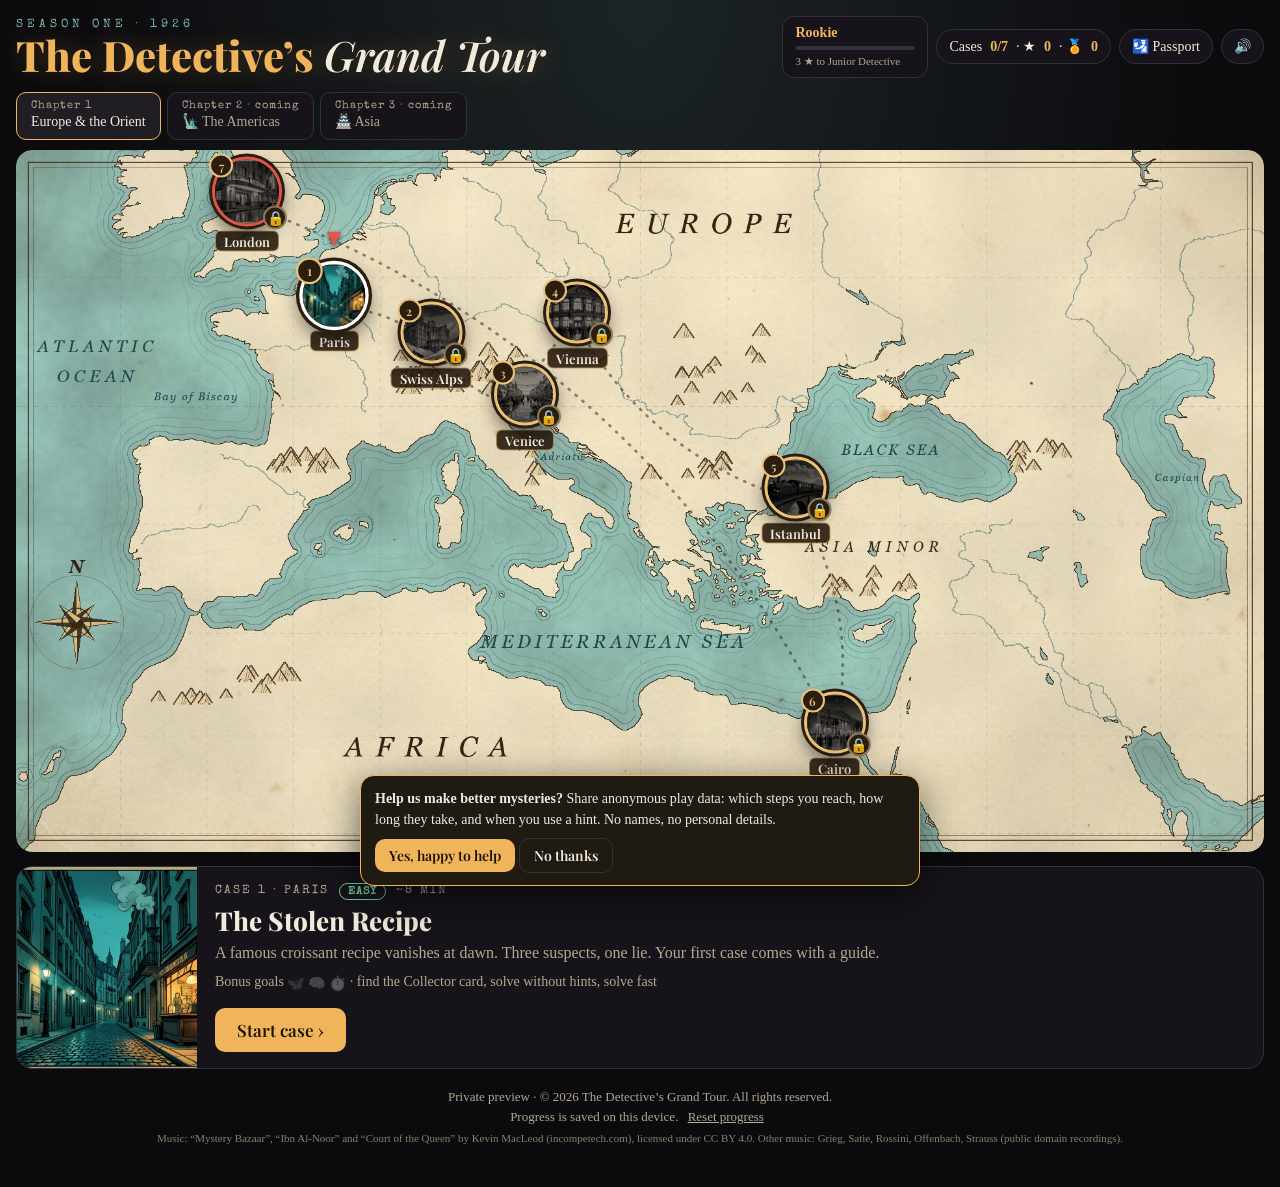
==== commit ece0d3dd: "Update game preview" ====
--- a/case-files-fkryc/index.html
+++ b/case-files-fkryc/index.html
@@ -96,6 +96,7 @@
 .note { color: var(--muted); font-size: 14px; }
 .mothnote { color: var(--moth); font-size: 13px; }
 .foot { text-align: center; color: var(--muted); font-size: 13px; margin: 18px 0 40px; }
+.foot .credits { font-size: 11px; opacity: .75; }
 .foot button { background: none; border: 0; color: var(--muted); text-decoration: underline; font-size: 13px; }
 
 /* overlays: passport, celebration */
@@ -189,7 +190,7 @@
   <nav class="chapters" id="chapters"></nav>
   <div id="stage"></div>
   <div id="card"></div>
-  <p class="foot">Private preview · © 2026 The Detective’s Grand Tour. All rights reserved.<br>Progress is saved on this device. <button id="reset">Reset progress</button></p>
+  <p class="foot">Private preview · © 2026 The Detective’s Grand Tour. All rights reserved.<br>Progress is saved on this device. <button id="reset">Reset progress</button><br><span class="credits">Music: “Mystery Bazaar”, “Ibn Al-Noor” and “Court of the Queen” by Kevin MacLeod (incompetech.com), licensed under CC BY 4.0. Other music: Grieg, Satie, Rossini, Offenbach, Strauss (public domain recordings).</span></p>
 </div>
 
 <script src="tour/chapter1.js"></script>
@@ -219,6 +220,7 @@
 ];
 var RANKS = [[0, "Rookie"], [3, "Junior Detective"], [6, "Detective"], [9, "Inspector"], [13, "Chief Inspector"], [18, "Legend of the Yard"]];
 var DEV = /[?&]dev/.test(location.search);
+var CREDITS = "Music: “Mystery Bazaar”, “Ibn Al-Noor” and “Court of the Queen” by Kevin MacLeod (incompetech.com), licensed under CC BY 4.0. Other music: Grieg, Satie, Rossini, Offenbach, Strauss (public domain recordings).";
 var CH = CHAPTERS[0], STOPS = CH.stops, PINS = window.MAPS[CH.map].pins;
 
 // ===== storage (reads and writes may fail in private windows) =====
@@ -248,9 +250,11 @@
   function tone(type, f0, f1, dur, vol, at) { if (!ctx) return; var t = ctx.currentTime + (at || 0), o = ctx.createOscillator(), g = ctx.createGain(); o.type = type; o.frequency.setValueAtTime(f0, t); if (f1) o.frequency.exponentialRampToValueAtTime(f1, t + dur); env(g, t, 0.005, vol, dur); o.connect(g); g.connect(master); o.start(t); o.stop(t + dur + 0.05); }
   function burst(buf, type, freq, q, dur, vol, at) { if (!ctx) return; var t = ctx.currentTime + (at || 0), s = ctx.createBufferSource(), f = ctx.createBiquadFilter(), g = ctx.createGain(); s.buffer = buf; f.type = type; f.frequency.value = freq; f.Q.value = q; env(g, t, 0.004, vol, dur); s.connect(f); f.connect(g); g.connect(master); s.start(t); s.stop(t + dur + 0.05); }
   var api = {
-    unlock: function () { init(); if (ctx && ctx.state === "suspended") ctx.resume(); if (on) api.ambience(); },
+    unlock: function () { init(); if (ctx && ctx.state === "suspended") ctx.resume(); if (on) api.ambience(); api.music(); },
+    // map music: Grieg, Morning Mood (Musopen, public domain), quiet loop under the harbour sound
+    music: function () { if (!api._m) { try { api._m = new Audio("tour/audio/music.m4a"); api._m.loop = true; api._m.volume = 0.22; } catch (e) { return; } } if (on) api._m.play().catch(function () {}); else api._m.pause(); },
     isOn: function () { return on; },
-    toggle: function () { on = !on; setj("tour.sound", on); init(); if (master) master.gain.setTargetAtTime(on ? 1 : 0, ctx.currentTime, 0.05); if (on) api.ambience(); return on; },
+    toggle: function () { on = !on; setj("tour.sound", on); init(); if (master) master.gain.setTargetAtTime(on ? 1 : 0, ctx.currentTime, 0.05); if (on) api.ambience(); api.music(); return on; },
     tick: function () { tone("triangle", 1800, 1200, 0.05, 0.08); },
     paper: function () { if (ctx) burst(white(0.3), "bandpass", 2400, 0.7, 0.22, 0.25); },
     stamp: function (at) { if (!ctx) return; tone("sine", 140, 45, 0.25, 0.9, at); burst(white(0.1), "lowpass", 900, 0.8, 0.06, 0.6, at); },
@@ -355,7 +359,7 @@
     }).join("") + "</div>" +
     '<div class="cfile"><h3>🦋 The Collector file</h3><div style="font-size:14px;opacity:.85">' + cards + " of " + STOPS.length + " black calling cards found. Each case hides one. Someone is paying people across Europe to steal for them. Who?</div>" +
     '<div class="cards">' + STOPS.map(function (s) { return saved(s.id).moth ? '<span class="ccard got" title="' + esc(s.city) + '">🦋</span>' : '<span class="ccard no">?</span>'; }).join("") + "</div></div>" +
-    '<button class="btn close">Close</button>' + (window.IS_PHONE ? '<p style="text-align:center;margin:14px 0 0"><button class="resetp" style="background:none;border:0;color:#6b5a40;text-decoration:underline;font-size:13px">Reset progress</button></p>' : "") + "</div>";
+    '<button class="btn close">Close</button><p class="credits" style="text-align:center;font-size:11px;opacity:.7;margin:14px 0 0">' + CREDITS + '</p>' + (window.IS_PHONE ? '<p style="text-align:center;margin:14px 0 0"><button class="resetp" style="background:none;border:0;color:#6b5a40;text-decoration:underline;font-size:13px">Reset progress</button></p>' : "") + "</div>";
   document.body.appendChild(o);
   o.addEventListener("click", function (e) { if (e.target === o || e.target.classList.contains("close")) { SND.paper(); o.remove(); } if (e.target.classList.contains("resetp")) document.getElementById("reset").click(); });
 }
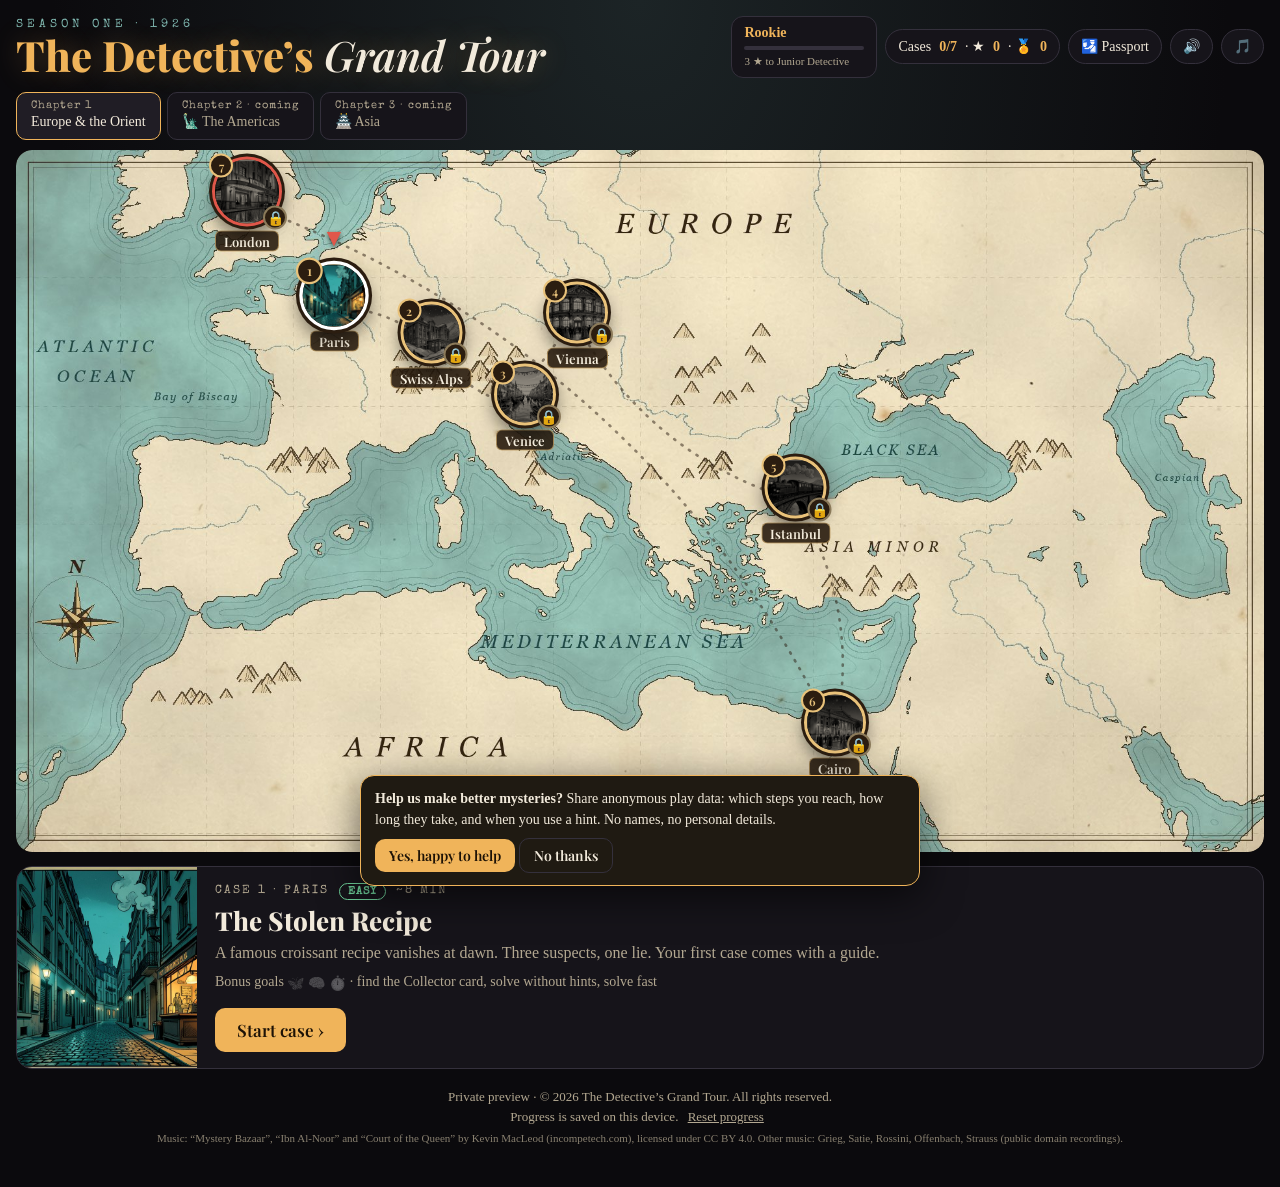
==== commit 2fa11515: "Update game preview" ====
--- a/case-files-fkryc/index.html
+++ b/case-files-fkryc/index.html
@@ -30,6 +30,7 @@
 .rank small { color: var(--muted); font-size: 11px; }
 .iconbtn { background: var(--panel); border: 1px solid var(--line); border-radius: 99px; padding: 6px 12px; font-size: 14px; transition: border-color .2s; }
 .iconbtn:hover { border-color: var(--amber); }
+#mmus.off { opacity: .35; filter: grayscale(1); }
 
 /* chapters */
 .chapters { display: flex; gap: 6px; margin: 14px 0 10px; overflow-x: auto; scrollbar-width: none; }
@@ -170,6 +171,7 @@
 html.phone .cta { margin-top: 6px; } html.phone .cta .btn { flex: 1 1 auto; text-align: center; padding: 13px 18px; font-size: 18px; }
 html.phone .cta .note { flex: 1 1 100%; text-align: center; }
 html.phone .foot { display: none; }
+@media (max-width: 400px) { html.phone .iconbtn { padding: 6px 7px; font-size: 15px; } html.phone .rank .bar { display: none; } html.phone .rank { padding: 5px 9px; } html.phone .brand h1 { font-size: 19px; } html.phone .brand .kicker { letter-spacing: 1.5px; white-space: nowrap; } html.phone .hud { gap: 4px; } }
 @media (max-height: 760px) { html.phone .case .body > .note { display: none; } html.phone .case p { -webkit-line-clamp: 1; } }
 html.phone .overlay { align-items: flex-end; padding: 0; }
 html.phone .sheet { width: 100%; max-height: 90vh; border-radius: 18px 18px 0 0; padding-bottom: calc(22px + env(safe-area-inset-bottom)); }
@@ -252,7 +254,9 @@
   var api = {
     unlock: function () { init(); if (ctx && ctx.state === "suspended") ctx.resume(); if (on) api.ambience(); api.music(); },
     // map music: Grieg, Morning Mood (Musopen, public domain), quiet loop under the harbour sound
-    music: function () { if (!api._m) { try { api._m = new Audio("tour/audio/music.m4a"); api._m.loop = true; api._m.volume = 0.22; } catch (e) { return; } } if (on) api._m.play().catch(function () {}); else api._m.pause(); },
+    music: function () { if (!api._m) { try { api._m = new Audio("tour/audio/music.m4a"); api._m.loop = true; api._m.volume = 0.22; } catch (e) { return; } } if (on && getj("tour.music", true)) api._m.play().catch(function () {}); else api._m.pause(); },
+    musicOn: function () { return getj("tour.music", true); },
+    toggleMusic: function () { setj("tour.music", !getj("tour.music", true)); api.music(); return getj("tour.music", true); },
     isOn: function () { return on; },
     toggle: function () { on = !on; setj("tour.sound", on); init(); if (master) master.gain.setTargetAtTime(on ? 1 : 0, ctx.currentTime, 0.05); if (on) api.ambience(); api.music(); return on; },
     tick: function () { tone("triangle", 1800, 1200, 0.05, 0.08); },
@@ -295,9 +299,10 @@
   document.getElementById("hud").innerHTML =
     '<div class="pill rank" title="Earn stars to rise in rank"><b>' + esc(r.name) + '<span class="lbl-s"> · ★ ' + n + '</span></b><span class="bar"><i style="width:' + pct + '%"></i></span><small>' + (r.next ? (r.next[0] - n) + " ★ to " + esc(r.next[1]) : "Top rank") + "</small></div>" +
     '<div class="pill">Cases <b>' + solved + "/" + STOPS.length + "</b> · ★ <b>" + n + "</b> · 🏅 <b>" + badgeCount() + "</b></div>" +
-    '<button class="iconbtn" id="pp" aria-label="Passport">🛂<span class="lbl"> Passport</span></button><button class="iconbtn" id="snd" aria-label="Sound on or off">' + (SND.isOn() ? "🔊" : "🔇") + "</button>";
+    '<button class="iconbtn" id="pp" aria-label="Passport">🛂<span class="lbl"> Passport</span></button><button class="iconbtn" id="snd" aria-label="Sound on or off">' + (SND.isOn() ? "🔊" : "🔇") + '</button><button class="iconbtn' + (SND.musicOn() ? "" : " off") + '" id="mmus" aria-label="Music on or off" title="Music">🎵</button>';
   document.getElementById("pp").onclick = function () { SND.paper(); passport(); };
   document.getElementById("snd").onclick = function () { this.textContent = SND.toggle() ? "🔊" : "🔇"; };
+  document.getElementById("mmus").onclick = function () { this.classList.toggle("off", !SND.toggleMusic()); };
 }
 
 function drawChapters() {
